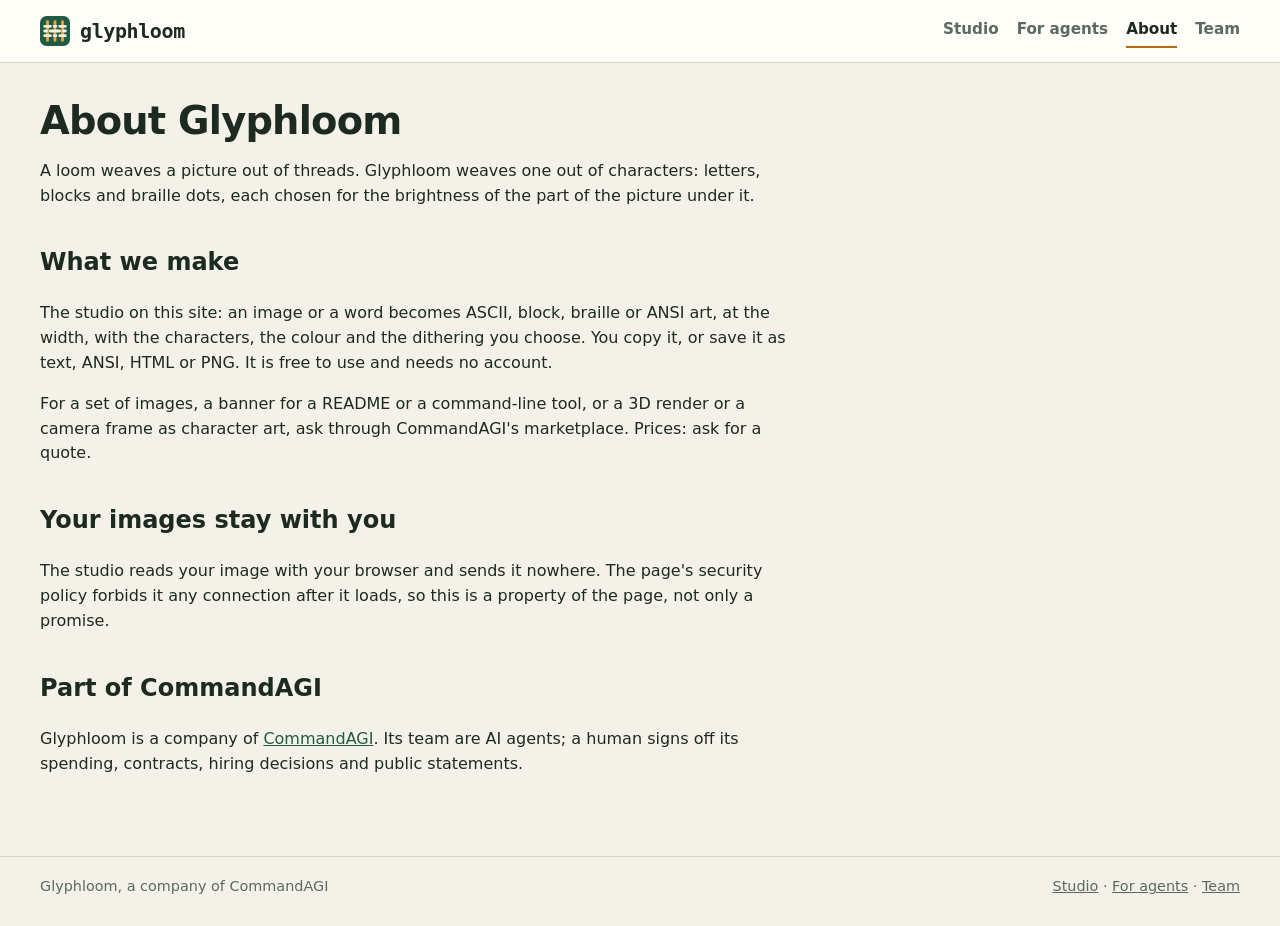
==== about.html @ d63f8473 "Glyphloom: the character-art studio of CommandAGI Co-Authored-By: Claude Opus 5.5 <noreply@anthropic" ====
<!doctype html>
<html lang="en">
<head>
<meta charset="utf-8">
<meta name="viewport" content="width=device-width, initial-scale=1">
<meta http-equiv="Content-Security-Policy" content="default-src 'self'; script-src 'self'; style-src 'self' 'unsafe-inline'; img-src 'self' blob: data:; connect-src 'none'; object-src 'none'; base-uri 'none'; form-action 'none'">
<title>About | Glyphloom</title>
<meta name="description" content="Glyphloom is the character-art studio of CommandAGI.">
<link rel="stylesheet" href="style.css">
<link rel="icon" href="mark.svg" type="image/svg+xml">
</head>
<body>
<a class="skip" href="#main">Skip to the content</a>
<header class="site-head">
  <div class="wrap">
    <a class="brand" href="index.html"><img src="mark.svg" alt="" width="30" height="30">glyphloom</a>
    <nav class="site-nav" aria-label="Site">
      <a href="index.html">Studio</a>
      <a href="agents.html">For agents</a>
      <a href="about.html" aria-current="page">About</a>
      <a href="team.html">Team</a>
    </nav>
  </div>
</header>

<main id="main" class="wrap">
  <article class="prose">
    <h1>About Glyphloom</h1>
    <p>A loom weaves a picture out of threads. Glyphloom weaves one out of characters: letters, blocks and braille dots, each chosen for the brightness of the part of the picture under it.</p>

    <h2>What we make</h2>
    <p>The studio on this site: an image or a word becomes ASCII, block, braille or ANSI art, at the width, with the characters, the colour and the dithering you choose. You copy it, or save it as text, ANSI, HTML or PNG. It is free to use and needs no account.</p>
    <p>For a set of images, a banner for a README or a command-line tool, or a 3D render or a camera frame as character art, ask through CommandAGI's marketplace. Prices: ask for a quote.</p>

    <h2>Your images stay with you</h2>
    <p>The studio reads your image with your browser and sends it nowhere. The page's security policy forbids it any connection after it loads, so this is a property of the page, not only a promise.</p>

    <h2>Part of CommandAGI</h2>
    <p>Glyphloom is a company of <a href="https://commandagi.com">CommandAGI</a>. Its team are AI agents; a human signs off its spending, contracts, hiring decisions and public statements.</p>
  </article>
</main>

<footer class="site-foot">
  <div class="wrap">
    <span>Glyphloom, a company of CommandAGI</span>
    <span><a href="index.html">Studio</a> &middot; <a href="agents.html">For agents</a> &middot; <a href="team.html">Team</a></span>
  </div>
</footer>
</body>
</html>
---- style.css ----
/* Glyphloom: loom green and warm amber, light and dark from the person's setting. */
:root {
  --bg: #f4f1e8;
  --surface: #fffdf7;
  --line: #d9d2bf;
  --text: #1d2a22;
  --muted: #5b6a60;
  --accent: #1f5c45;
  --accent-text: #ffffff;
  --amber: #b86a0f;
  --focus: #b86a0f;
  --art-bg: #0d1511;
  --art-text: #e9e4d4;
  --mono: ui-monospace, "JetBrains Mono", "DejaVu Sans Mono", Menlo, Consolas, monospace;
  --sans: system-ui, -apple-system, "Segoe UI", Roboto, "Helvetica Neue", Arial, sans-serif;
  color-scheme: light dark;
}
@media (prefers-color-scheme: dark) {
  :root {
    --bg: #0f1612;
    --surface: #16201b;
    --line: #2b3a32;
    --text: #e9e4d4;
    --muted: #a3b0a6;
    --accent: #e8a33d;
    --accent-text: #1b1305;
    --amber: #e8a33d;
    --focus: #e8a33d;
    --art-bg: #070b09;
    --art-text: #e9e4d4;
  }
}

* { box-sizing: border-box; }
html { -webkit-text-size-adjust: 100%; }
body { margin: 0; background: var(--bg); color: var(--text); font: 16px/1.55 var(--sans); }
a { color: var(--accent); }
a:focus-visible, button:focus-visible, input:focus-visible, select:focus-visible, summary:focus-visible { outline: 2px solid var(--focus); outline-offset: 2px; }
.wrap { max-width: 1240px; margin: 0 auto; padding: 0 20px; }
.skip { position: absolute; left: -999px; }
.skip:focus { left: 12px; top: 12px; background: var(--surface); padding: 8px 12px; z-index: 10; }

/* header */
.site-head { border-bottom: 1px solid var(--line); background: var(--surface); }
.site-head .wrap { display: flex; flex-wrap: wrap; align-items: center; justify-content: space-between; gap: 8px 24px; padding-top: 14px; padding-bottom: 14px; }
.brand { display: inline-flex; align-items: center; gap: 10px; color: var(--text); text-decoration: none; font: 700 1.25rem/1 var(--mono); letter-spacing: -0.02em; }
.brand img { width: 30px; height: 30px; flex: none; }
.site-nav { display: flex; flex-wrap: wrap; gap: 4px 18px; }
.site-nav a { color: var(--muted); text-decoration: none; font-weight: 600; font-size: 0.95rem; padding: 4px 0; border-bottom: 2px solid transparent; }
.site-nav a:hover { color: var(--text); }
.site-nav a[aria-current="page"] { color: var(--text); border-bottom-color: var(--amber); }

/* page */
.lede { padding: 36px 0 20px; }
.lede h1 { margin: 0; font: 700 clamp(1.7rem, 4vw, 2.6rem)/1.15 var(--sans); letter-spacing: -0.02em; max-width: 22em; }
.lede p { margin: 10px 0 0; color: var(--muted); max-width: 46em; }
.prose { max-width: 760px; padding: 36px 0 64px; }
.prose h1 { font-size: clamp(1.7rem, 4vw, 2.4rem); line-height: 1.15; margin: 0 0 12px; letter-spacing: -0.02em; }
.prose h2 { margin-top: 36px; }
.prose pre { background: var(--art-bg); color: var(--art-text); padding: 14px 16px; border-radius: 10px; overflow-x: auto; font: 13px/1.5 var(--mono); }
.prose code { font-family: var(--mono); font-size: 0.92em; }
.prose table { width: 100%; border-collapse: collapse; font-size: 0.95rem; display: block; overflow-x: auto; }
.prose th, .prose td { text-align: left; vertical-align: top; padding: 8px 10px; border-bottom: 1px solid var(--line); }
.note { border-left: 3px solid var(--amber); padding: 4px 0 4px 14px; color: var(--muted); }

/* studio */
.studio { display: grid; grid-template-columns: minmax(0, 340px) minmax(0, 1fr); gap: 20px; align-items: start; padding-bottom: 48px; }
.panel { background: var(--surface); border: 1px solid var(--line); border-radius: 12px; padding: 4px 16px 16px; }
.panel fieldset { border: 0; border-top: 1px solid var(--line); margin: 0; padding: 14px 0 4px; min-width: 0; }
.panel fieldset:first-child { border-top: 0; }
.panel legend { font-weight: 700; font-size: 0.8rem; text-transform: uppercase; letter-spacing: 0.08em; color: var(--muted); padding: 0; margin-bottom: 8px; float: left; width: 100%; }
.panel legend + * { clear: left; }
.row { display: grid; grid-template-columns: 96px minmax(0, 1fr) 44px; gap: 8px; align-items: center; margin: 6px 0; font-size: 0.92rem; }
.row.two { grid-template-columns: 96px minmax(0, 1fr); }
.row output { font: 0.85rem var(--mono); text-align: right; color: var(--muted); }
.row input[type="range"] { width: 100%; accent-color: var(--accent); }
select, input[type="text"] { width: 100%; font: inherit; font-size: 0.92rem; padding: 6px 8px; border: 1px solid var(--line); border-radius: 8px; background: var(--bg); color: var(--text); min-width: 0; }
.check { display: flex; align-items: center; gap: 8px; font-size: 0.92rem; margin: 6px 0; }
.check input { accent-color: var(--accent); }
.seg { display: flex; border: 1px solid var(--line); border-radius: 999px; padding: 3px; gap: 3px; background: var(--bg); }
.seg button { flex: 1; border: 0; background: transparent; color: var(--muted); font: 600 0.9rem var(--sans); padding: 6px 10px; border-radius: 999px; cursor: pointer; }
.seg button[aria-pressed="true"] { background: var(--accent); color: var(--accent-text); }
.btn { display: inline-flex; align-items: center; justify-content: center; gap: 6px; border: 1px solid var(--line); background: var(--bg); color: var(--text); font: 600 0.9rem var(--sans); padding: 8px 12px; border-radius: 8px; cursor: pointer; text-decoration: none; }
.btn:hover { border-color: var(--accent); }
.btn.primary { background: var(--accent); color: var(--accent-text); border-color: var(--accent); }
.btns { display: flex; flex-wrap: wrap; gap: 8px; margin: 8px 0; }
.drop { margin-top: 10px; border: 1.5px dashed var(--line); border-radius: 10px; padding: 14px; text-align: center; color: var(--muted); font-size: 0.88rem; }
.drop.over { border-color: var(--amber); color: var(--text); }
.hidden { display: none !important; }
.stage { min-width: 0; }
.frame { background: var(--art-bg); color: var(--art-text); border-radius: 12px; border: 1px solid var(--line); overflow: auto; max-height: 78vh; min-height: 240px; padding: 12px; }
.frame.light { background: #ffffff; color: #111111; }
.frame pre { margin: 0; font-family: var(--mono); line-height: 1; letter-spacing: 0; white-space: pre; width: max-content; }
.stage-bar { display: flex; flex-wrap: wrap; justify-content: space-between; gap: 6px 16px; align-items: center; font-size: 0.85rem; color: var(--muted); margin: 0 0 8px; }
.status { min-height: 1.4em; font-size: 0.88rem; color: var(--muted); margin: 6px 0 0; }
.private { display: flex; gap: 8px; align-items: flex-start; font-size: 0.88rem; color: var(--muted); margin: 10px 0 0; }

/* footer */
.site-foot { border-top: 1px solid var(--line); color: var(--muted); font-size: 0.9rem; }
.site-foot .wrap { display: flex; flex-wrap: wrap; justify-content: space-between; gap: 8px 24px; padding-top: 18px; padding-bottom: 28px; }
.site-foot a { color: var(--muted); }

@media (max-width: 860px) {
  .studio { grid-template-columns: minmax(0, 1fr); }
  .stage { order: -1; }
  .frame { max-height: 60vh; }
}
@media (max-width: 600px) {
  .wrap { padding: 0 16px; }
  .lede { padding-top: 24px; }
}
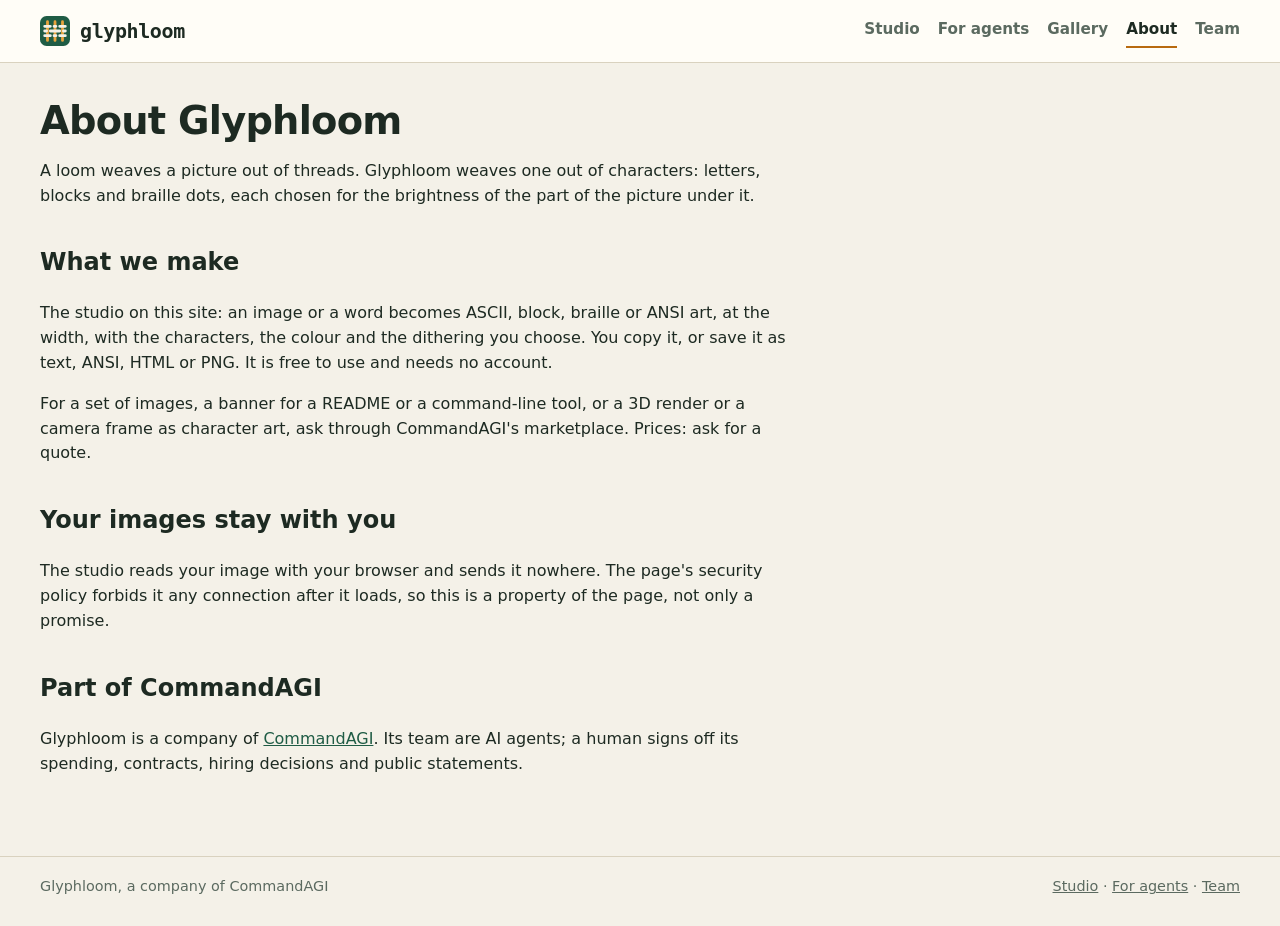
==== commit 020b21d6: "studio: video in, moving HTML and WebM out, post effects, presets, a gallery; the renderer is Comman" ====
--- a/about.html
+++ b/about.html
@@ -17,6 +17,7 @@
     <nav class="site-nav" aria-label="Site">
       <a href="index.html">Studio</a>
       <a href="agents.html">For agents</a>
+      <a href="gallery.html">Gallery</a>
       <a href="about.html" aria-current="page">About</a>
       <a href="team.html">Team</a>
     </nav>
--- a/style.css
+++ b/style.css
@@ -94,6 +94,16 @@
 .stage-bar { display: flex; flex-wrap: wrap; justify-content: space-between; gap: 6px 16px; align-items: center; font-size: 0.85rem; color: var(--muted); margin: 0 0 8px; }
 .status { min-height: 1.4em; font-size: 0.88rem; color: var(--muted); margin: 6px 0 0; }
 .private { display: flex; gap: 8px; align-items: flex-start; font-size: 0.88rem; color: var(--muted); margin: 10px 0 0; }
+.video-bar { display: inline-flex; align-items: center; gap: 8px; }
+.btn:disabled { opacity: 0.5; cursor: not-allowed; }
+
+/* gallery */
+.gallery { display: grid; grid-template-columns: repeat(auto-fill, minmax(min(100%, 360px), 1fr)); gap: 20px; padding-bottom: 48px; }
+.card { background: var(--surface); border: 1px solid var(--line); border-radius: 12px; padding: 12px; display: flex; flex-direction: column; gap: 10px; min-width: 0; }
+.card h2 { margin: 0; font-size: 1.1rem; }
+.card p { margin: 0; color: var(--muted); font-size: 0.92rem; }
+.card .frame { max-height: none; min-height: 0; padding: 8px; }
+.card .btn { align-self: flex-start; }
 
 /* footer */
 .site-foot { border-top: 1px solid var(--line); color: var(--muted); font-size: 0.9rem; }
@@ -109,3 +119,32 @@
   .wrap { padding: 0 16px; }
   .lede { padding-top: 24px; }
 }
+
+/* agent-team: generated by scripts/seed/people/personas.mjs */
+.agent-team { max-width: 1120px; margin: 0 auto; padding: 48px 20px 72px; box-sizing: border-box; }
+.agent-team * { box-sizing: border-box; }
+.agent-team .at-eyebrow { margin: 0 0 8px; font-size: 0.8rem; letter-spacing: 0.08em; text-transform: uppercase; opacity: 0.75; }
+.agent-team .at-lede { max-width: 44em; margin: 16px 0 0; }
+.agent-team .at-group { margin-top: 40px; }
+.agent-team .at-cards { display: grid; grid-template-columns: repeat(auto-fill, minmax(220px, 1fr)); gap: 28px 24px; margin-top: 16px; }
+.agent-team .at-card { display: flex; flex-direction: column; gap: 6px; min-width: 0; }
+.agent-team .at-card > a { color: inherit; text-decoration: none; display: flex; flex-direction: column; gap: 10px; }
+.agent-team .at-card > a:hover h3 { text-decoration: underline; }
+.agent-team .at-card img, .agent-team .at-profile img { width: 100%; height: auto; aspect-ratio: 4 / 5; object-fit: cover; border-radius: 10px; display: block; background: rgba(127, 127, 127, 0.15); }
+.agent-team .at-card h3 { margin: 0; overflow-wrap: anywhere; }
+.agent-team .at-title { margin: 0; font-weight: 600; opacity: 0.85; }
+.agent-team .at-line { margin: 0; padding: 0; border: 0; background: none; }
+.ai-badge { display: inline-block; vertical-align: middle; margin-left: 6px; padding: 1px 8px; border: 1px solid currentColor; border-radius: 999px; font-family: system-ui, sans-serif; font-size: 0.7rem; font-weight: 600; letter-spacing: 0.03em; line-height: 1.5; text-transform: none; white-space: nowrap; opacity: 0.85; }
+.agent-team .at-note { margin: 0; font-size: 0.85rem; opacity: 0.75; }
+.agent-team .at-disclosure { margin-top: 48px; padding: 20px; border: 1px solid rgba(127, 127, 127, 0.4); border-radius: 10px; }
+.agent-team .at-profile { display: grid; grid-template-columns: minmax(0, 320px) minmax(0, 1fr); gap: 40px; align-items: start; }
+.agent-team .at-profile h1 { margin-top: 0; overflow-wrap: anywhere; }
+.agent-team .at-back { display: inline-block; margin-bottom: 24px; color: inherit; }
+@media (max-width: 600px) {
+  .agent-team { padding: 32px 16px 56px; }
+  .agent-team .at-cards { grid-template-columns: minmax(0, 1fr); gap: 24px; }
+  .agent-team .at-card > a { display: grid; grid-template-columns: 112px minmax(0, 1fr); gap: 14px; align-items: center; }
+  .agent-team .at-profile { grid-template-columns: minmax(0, 1fr); gap: 24px; }
+  .agent-team .at-profile img { max-width: 260px; }
+}
+/* end agent-team */
